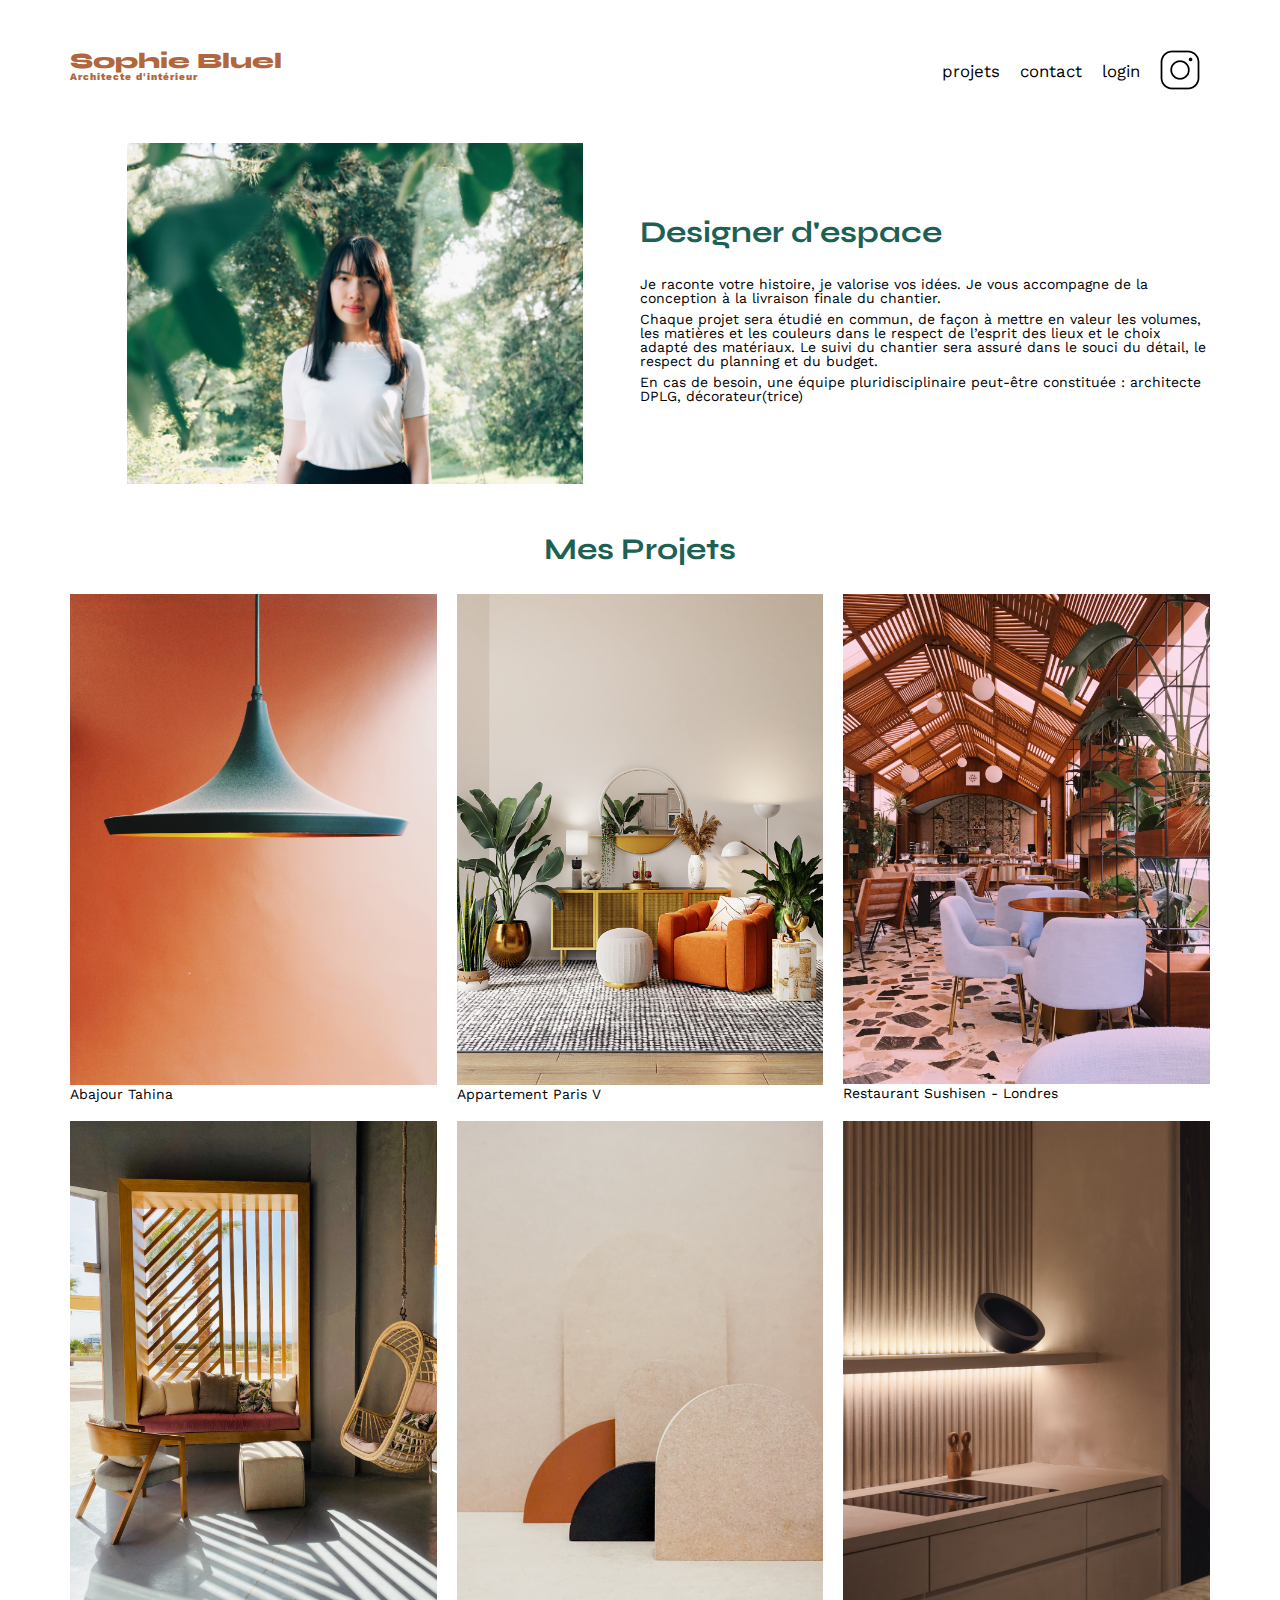
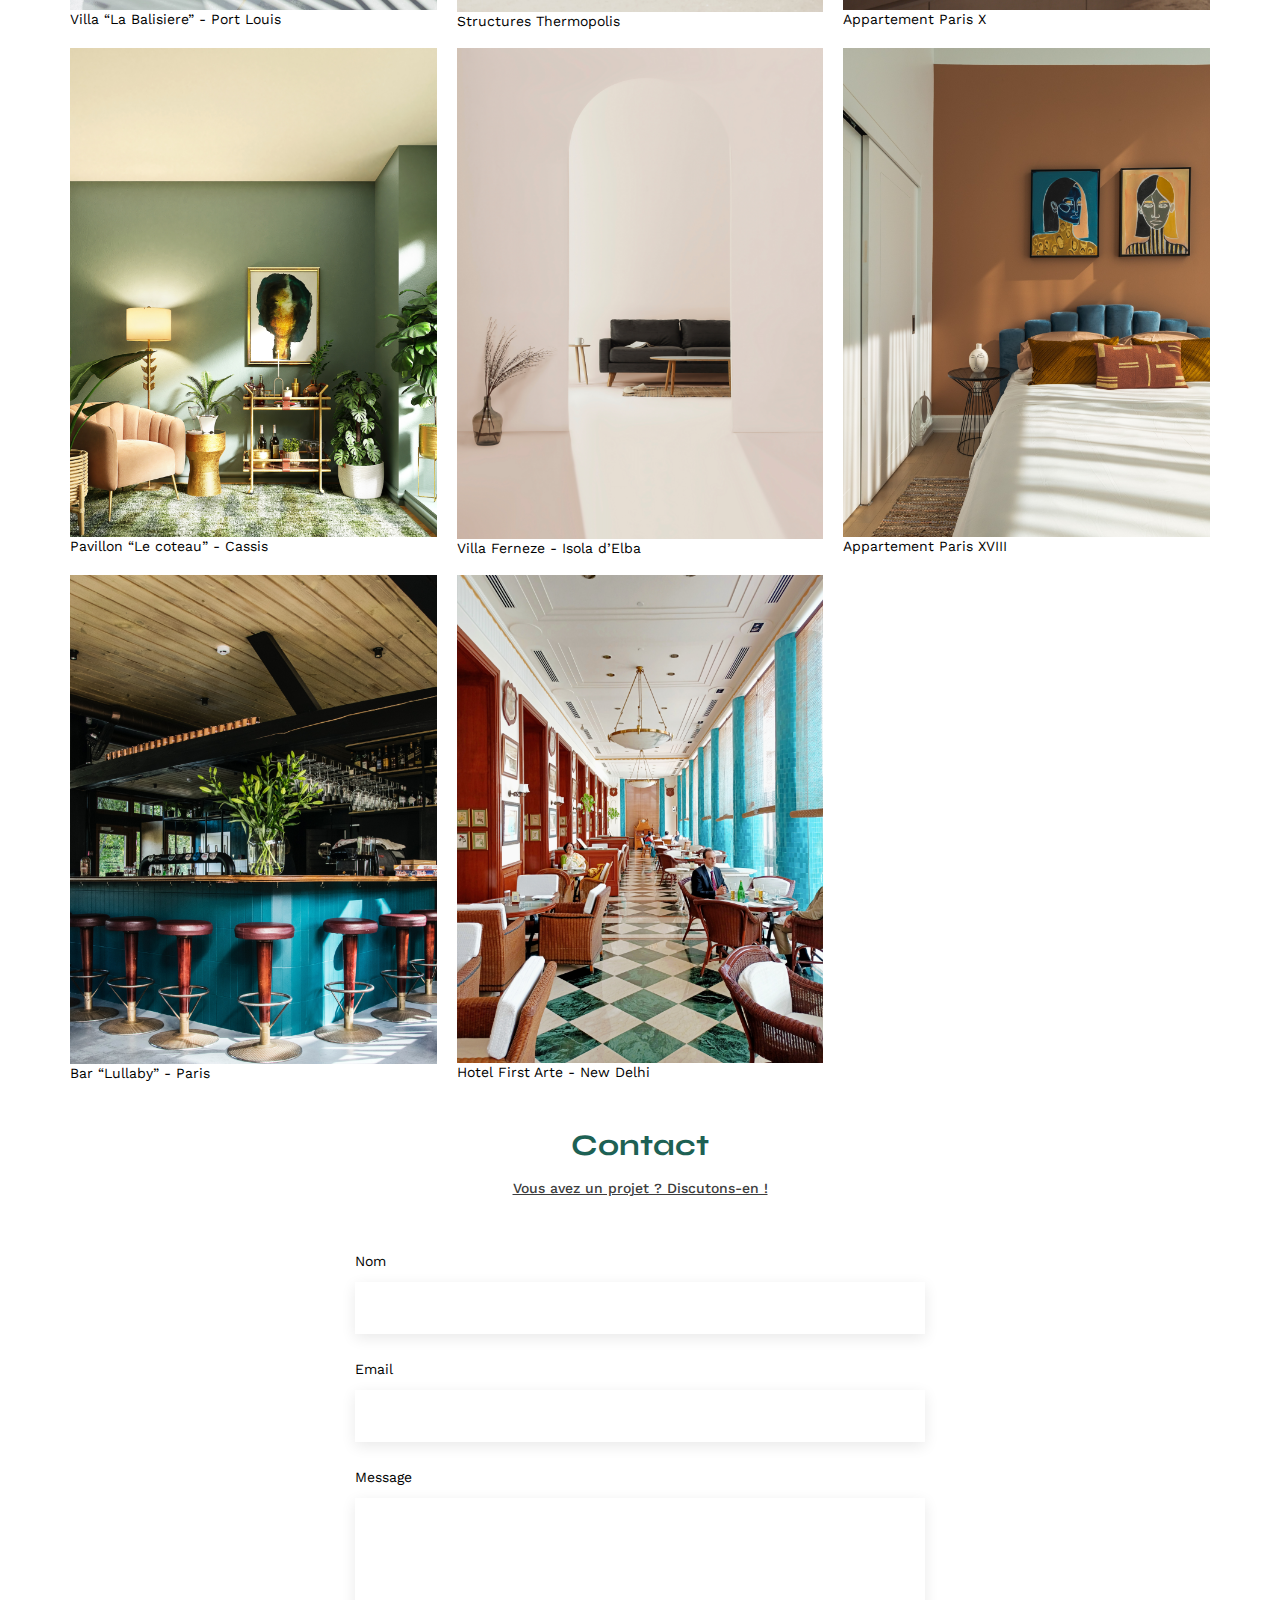
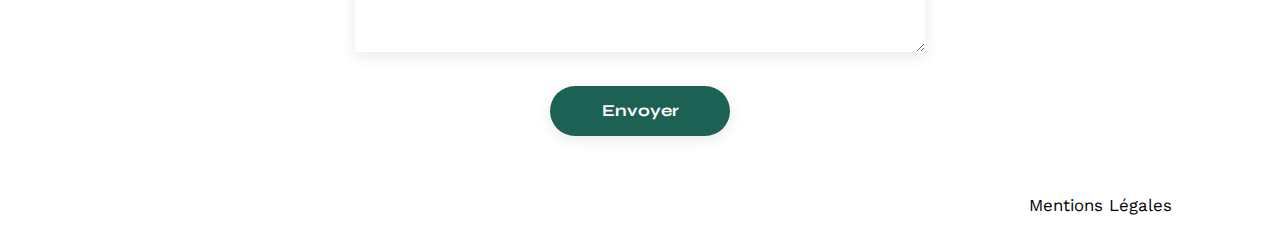
==== FrontEnd/index.html @ f04e5901 "page login" ====
<!DOCTYPE html>
<html lang="fr">
<head>
	<meta charset="UTF-8">
	<title>Sophie Bluel - Architecte d'intérieur</title>
	<meta name="viewport" content="width=device-width, initial-scale=1.0">
	<link rel="preconnect" href="https://fonts.googleapis.com">
	<link rel="preconnect" href="https://fonts.gstatic.com" crossorigin>
	<link href="https://fonts.googleapis.com/css2?family=Syne:wght@700;800&family=Work+Sans&display=swap" rel="stylesheet">
	<meta name="description" content="">
	<link rel="stylesheet" href="./assets/style.css">
</head>
<body>
<header>
	<h1>Sophie Bluel <span>Architecte d'intérieur</span></h1>
	<nav>
		<ul>
			<li>projets</li>
			<li>contact</li>
			<li><a href="login.html">login</a></li>
			<li><img src="./assets/icons/instagram.png" alt="Instagram"></li>
		</ul>
	</nav>
</header>
<main>
	<section id="introduction">
		<figure>
			<img src="./assets/images/sophie-bluel.png" alt="">
		</figure>
		<article>
			<h2>Designer d'espace</h2>
			<p>Je raconte votre histoire, je valorise vos idées. Je vous accompagne de la conception à la livraison finale du chantier.</p>
			<p>Chaque projet sera étudié en commun, de façon à mettre en valeur les volumes, les matières et les couleurs dans le respect de l’esprit des lieux et le choix adapté des matériaux. Le suivi du chantier sera assuré dans le souci du détail, le respect du planning et du budget.</p>
			<p>En cas de besoin, une équipe pluridisciplinaire peut-être constituée : architecte DPLG, décorateur(trice)</p>
		</article>
	</section>
	<section id="portfolio">
		<h2>Mes Projets</h2>
		<div class="gallery">
			<figure>
				<img src="assets/images/abajour-tahina.png" alt="Abajour Tahina">
				<figcaption>Abajour Tahina</figcaption>
			</figure>
			<figure>
				<img src="assets/images/appartement-paris-v.png" alt="Appartement Paris V">
				<figcaption>Appartement Paris V</figcaption>
			</figure>
			<figure>
				<img src="assets/images/restaurant-sushisen-londres.png" alt="Restaurant Sushisen - Londres">
				<figcaption>Restaurant Sushisen - Londres</figcaption>
			</figure>
			<figure>
				<img src="assets/images/la-balisiere.png" alt="Villa “La Balisiere” - Port Louis">
				<figcaption>Villa “La Balisiere” - Port Louis</figcaption>
			</figure>
			<figure>
				<img src="assets/images/structures-thermopolis.png" alt="Structures Thermopolis">
				<figcaption>Structures Thermopolis</figcaption>
			</figure>
			<figure>
				<img src="assets/images/appartement-paris-x.png" alt="Appartement Paris X">
				<figcaption>Appartement Paris X</figcaption>
			</figure>
			<figure>
				<img src="assets/images/le-coteau-cassis.png" alt="Pavillon “Le coteau” - Cassis">
				<figcaption>Pavillon “Le coteau” - Cassis</figcaption>
			</figure>
			<figure>
				<img src="assets/images/villa-ferneze.png" alt="Villa Ferneze - Isola d’Elba">
				<figcaption>Villa Ferneze - Isola d’Elba</figcaption>
			</figure>
			<figure>
				<img src="assets/images/appartement-paris-xviii.png" alt="Appartement Paris XVIII">
				<figcaption>Appartement Paris XVIII</figcaption>
			</figure>
			<figure>
				<img src="assets/images/bar-lullaby-paris.png" alt="Bar “Lullaby” - Paris">
				<figcaption>Bar “Lullaby” - Paris</figcaption>
			</figure>
			<figure>
				<img src="assets/images/hotel-first-arte-new-delhi.png" alt="Hotel First Arte - New Delhi">
				<figcaption>Hotel First Arte - New Delhi</figcaption>
			</figure>
		</div>
	</section>
	<section id="contact">
		<h2>Contact</h2>
		<p>Vous avez un projet ? Discutons-en !</p>
		<form action="#" method="post">
			<label for="name">Nom</label>
			<input type="text" name="name" id="name">
			<label for="email">Email</label>
			<input type="email" name="email" id="email">
			<label for="message">Message</label>
			<textarea name="message" id="message" cols="30" rows="10"></textarea>
			<input type="submit" value="Envoyer">
		</form>
	</section>
</main>

<footer>
	<nav>
		<ul>
			<li>Mentions Légales</li>
		</ul>
	</nav>
</footer>
<script src="script.js"></script>
</body>
</html>
---- FrontEnd/assets/style.css ----
/* http://meyerweb.com/eric/tools/css/reset/
   v2.0 | 20110126
   License: none (public domain)
*/

html, body, div, span, applet, object, iframe,
h1, h2, h3, h4, h5, h6, p, blockquote, pre,
a, abbr, acronym, address, big, cite, code,
del, dfn, em, img, ins, kbd, q, s, samp,
small, strike, strong, sub, sup, tt, var,
b, u, i, center,
dl, dt, dd, ol, ul, li,
fieldset, form, label, legend,
table, caption, tbody, tfoot, thead, tr, th, td,
article, aside, canvas, details, embed,
figure, figcaption, footer, header, hgroup,
menu, nav, output, ruby, section, summary,
time, mark, audio, video {
	margin: 0;
	padding: 0;
	border: 0;
	font-size: 100%;
	font: inherit;
	vertical-align: baseline;
}
/* HTML5 display-role reset for older browsers */
article, aside, details, figcaption, figure,
footer, header, hgroup, menu, nav, section {
	display: block;
}
body {
	line-height: 1;
}
ol, ul {
	list-style: none;
}
a{
	text-decoration: none;
	color: black;
}

blockquote, q {
	quotes: none;
}
blockquote:before, blockquote:after,
q:before, q:after {
	content: '';
	content: none;
}
table {
	border-collapse: collapse;
	border-spacing: 0;
}
/** end reset css**/
body {
	max-width: 1140px;
	margin:auto;
	font-family: 'Work Sans' ;
	font-size: 14px;
}
header {
	display: flex;
	justify-content: space-between;
	margin: 50px 0
}
section {
	margin: 50px 0
}

h1{
	display: flex;
	flex-direction: column;
	font-family: 'Syne';
	font-size: 22px;
	font-weight: 800;
	color: #B1663C
}

h1 > span {
	font-family: 'Work Sans';
	font-size:10px;
	letter-spacing: 0.1em;
;
}

h2{
	font-family: 'Syne';
	font-weight: 700;
	font-size: 30px;
	color: #1D6154
}
nav ul {
	display: flex;
	align-items: center;
	list-style-type: none;

}
nav li {
	padding: 0 10px;
	font-size: 1.2em;
}

li:hover {
	color: #B1663C;
}
#introduction {
	display: flex;
	align-items: center;
}
#introduction figure {
	flex: 1
}
#introduction img {
	display: block;
	margin: auto;
	width: 80%;
}

#introduction article {
	flex: 1
}
#introduction h2 {
	margin-bottom: 1em;
}

#introduction p {
	margin-bottom: 0.5em;
}
#portfolio h2 {
	text-align: center;
	margin-bottom: 1em;
}
.gallery {
	width: 100%;
	display: grid;
	grid-template-columns: 1fr 1fr 1fr;
	grid-column-gap: 20px;
	grid-row-gap: 20px;
}

.gallery img {
	width: 100%;

}
#contact {
	width: 50%;
	margin: auto;
}
#contact > * {
	text-align: center;

}
#contact h2{
	margin-bottom: 20px;
}
#contact form {
	text-align: left;
	margin-top:30px;
	display: flex;
	flex-direction: column;
}

#contact input {
	height: 50px;
	font-size: 1.2em;
	border: none;
	box-shadow: 0px 4px 14px rgba(0, 0, 0, 0.09);
}
#contact label {
	margin: 2em 0 1em 0;
}
#contact textarea {
	border: none;
	box-shadow: 0px 4px 14px rgba(0, 0, 0, 0.09);
}
#contact p{
	color: #3D3D3D;
	font-family: Work Sans;
	font-size: 14px;
	font-style: normal;
	font-weight: 500;
	line-height: normal;
	text-decoration-line: underline;
	text-align: center;
}

input[type="submit"]{
	font-family: 'Syne';
	font-weight: 700;
	color: white;
	background-color: #1D6154;
	margin : 2em auto ;
	width: 180px;
	text-align: center;
	border-radius: 60px ;
}

footer nav ul {
	display: flex;
	justify-content: flex-end;
	margin: 2em;
}
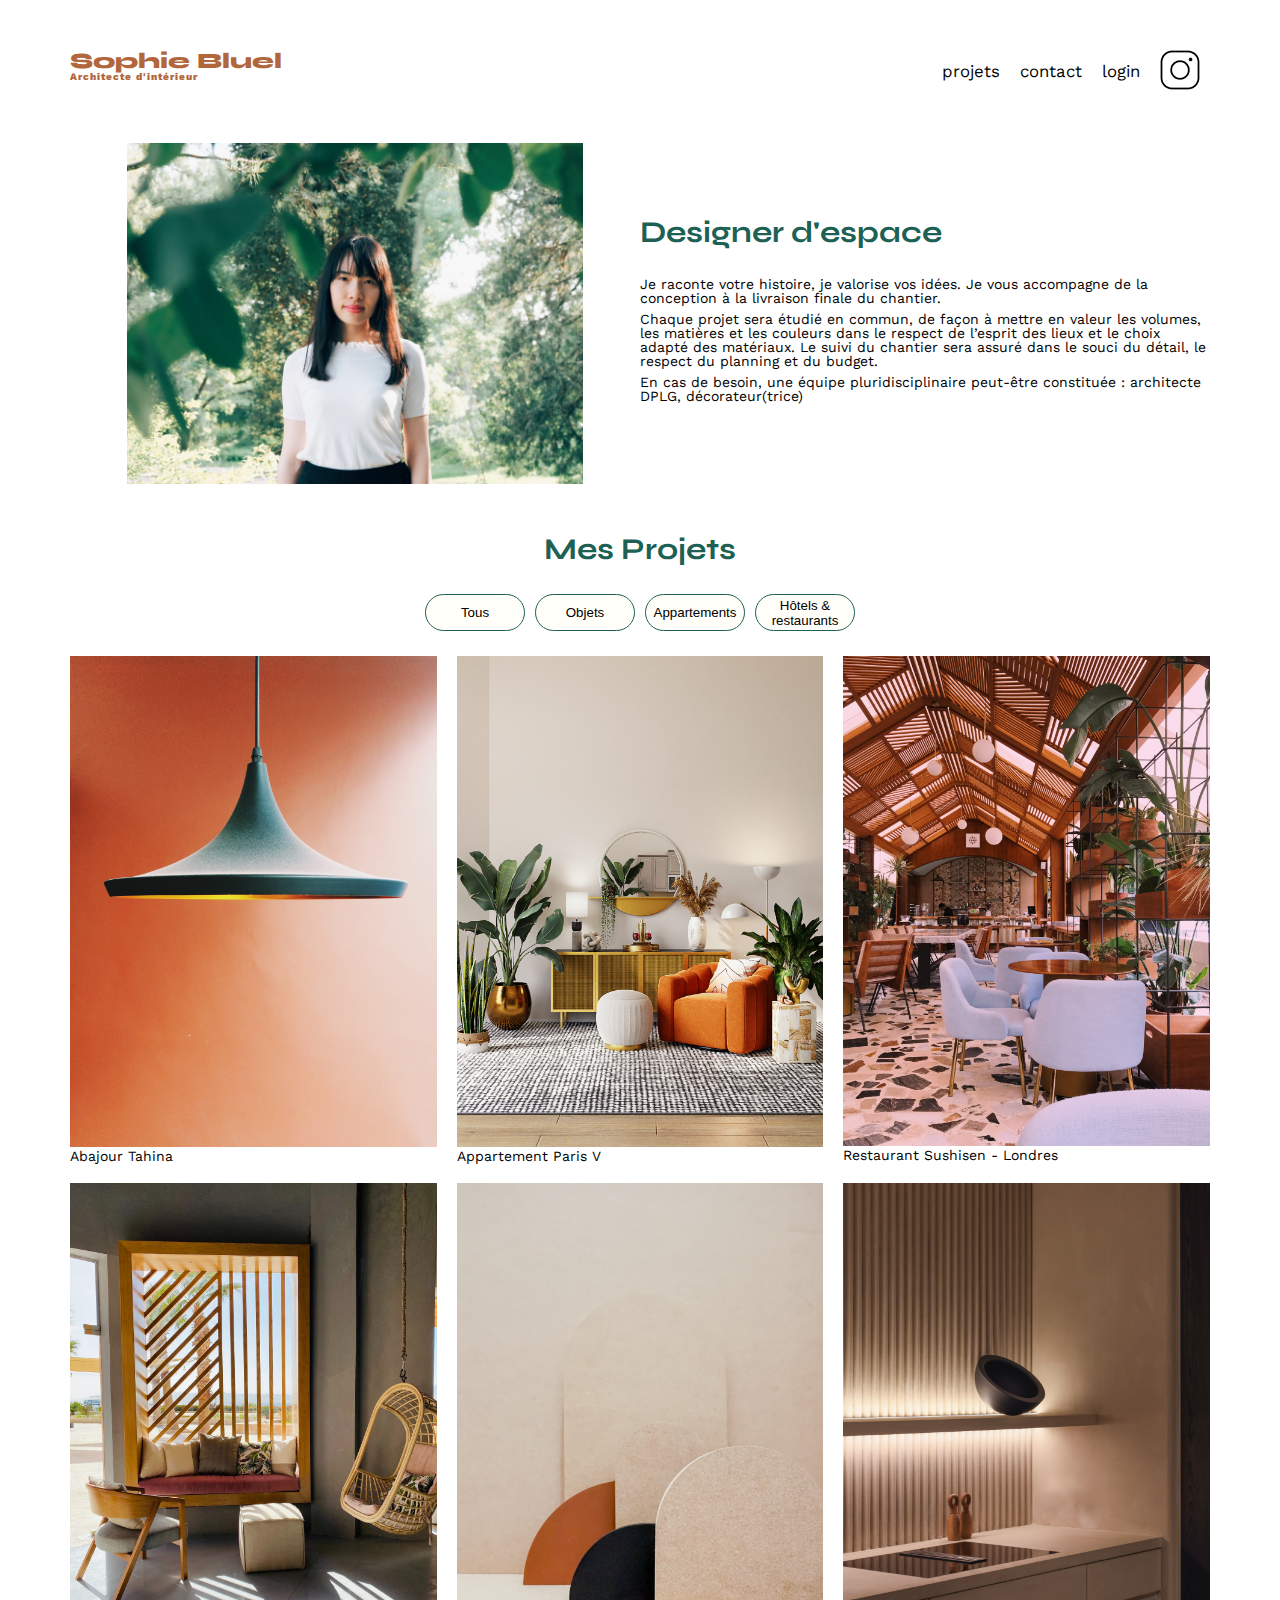
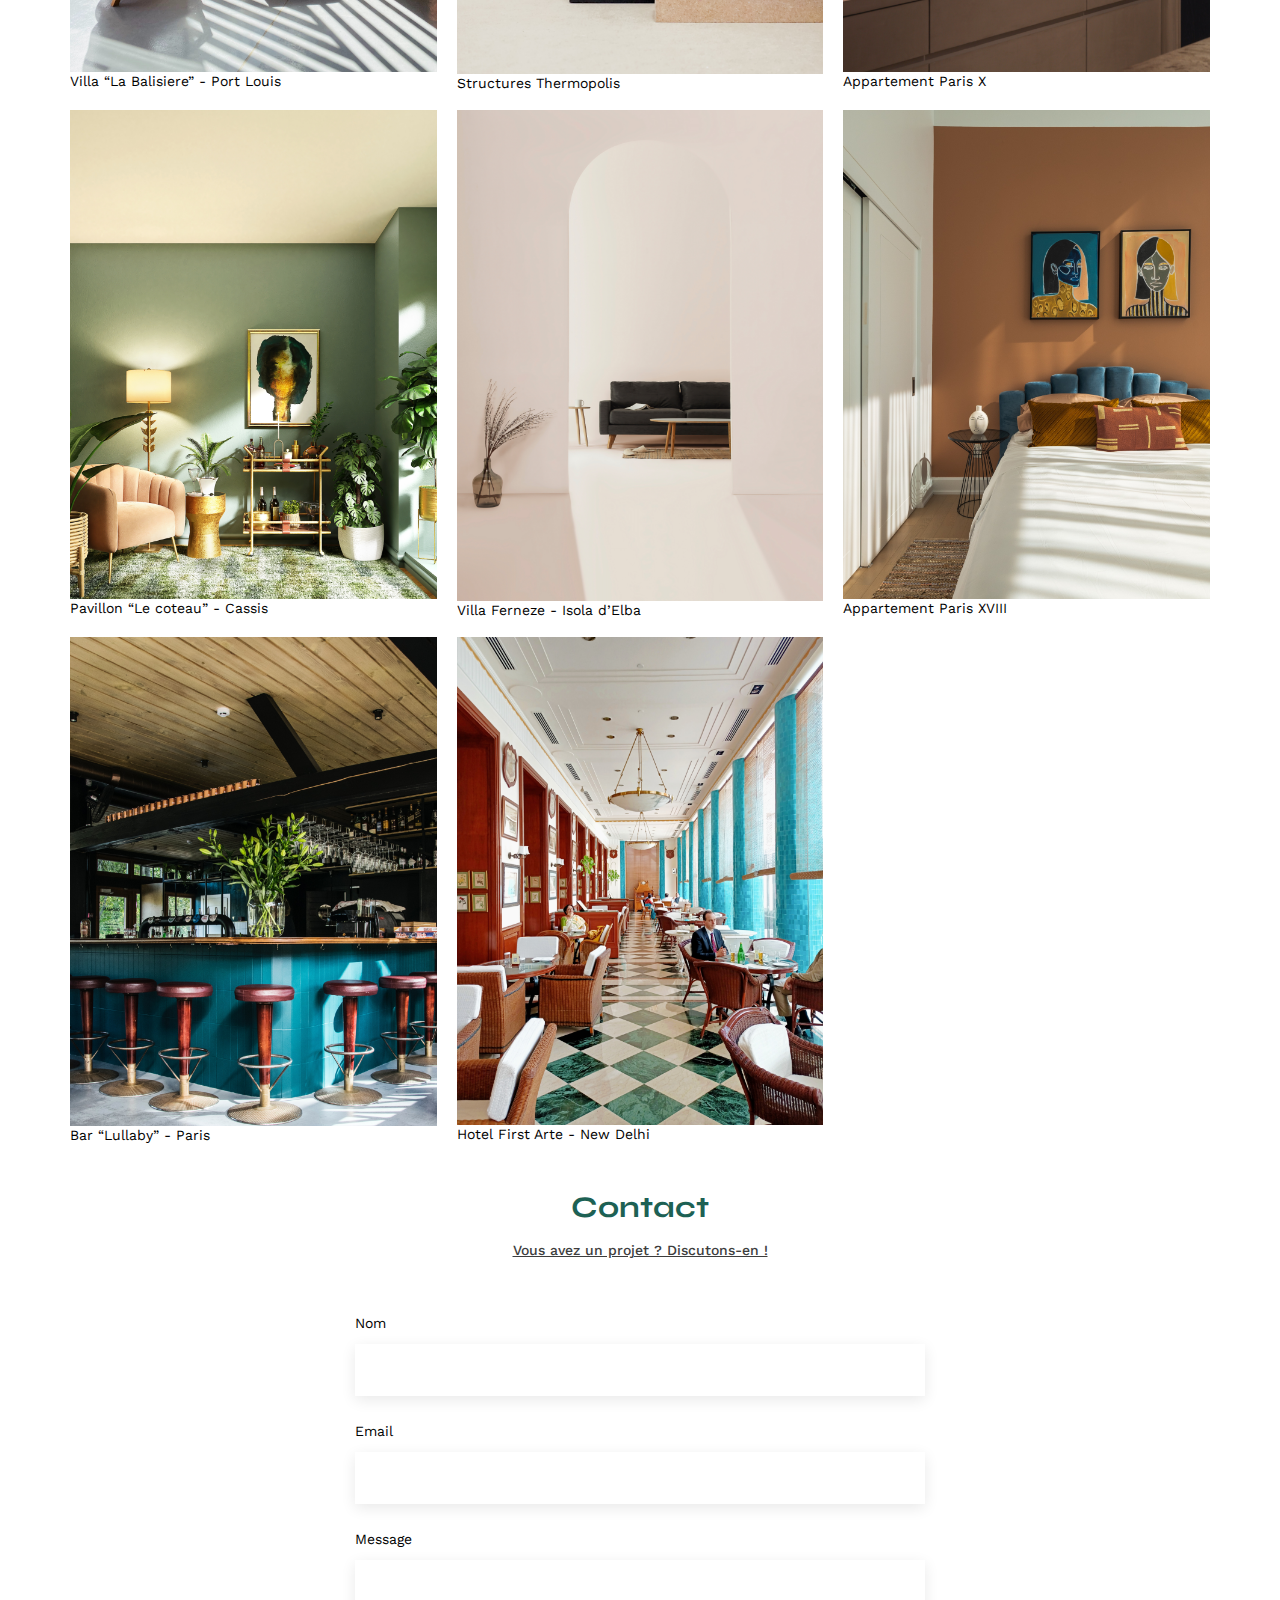
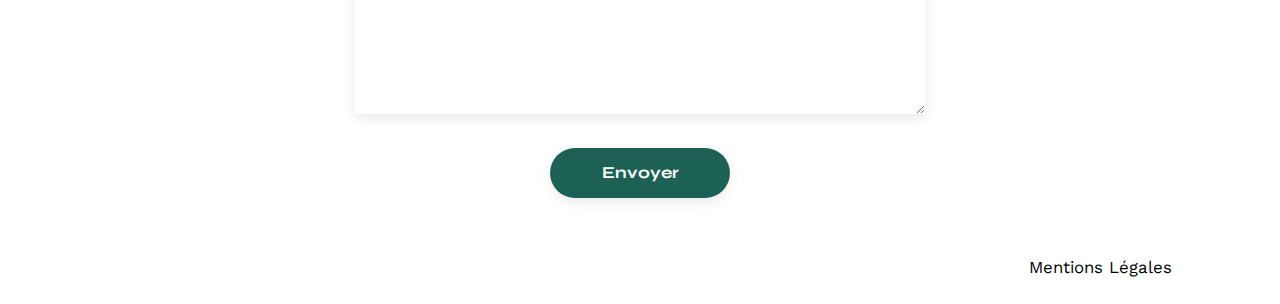
==== commit 806acf44: "btn-filtres-html" ====
--- a/FrontEnd/index.html
+++ b/FrontEnd/index.html
@@ -36,6 +36,12 @@
 	</section>
 	<section id="portfolio">
 		<h2>Mes Projets</h2>
+		<div class="filtres">
+			<button class="btn-tous">Tous</button>
+			<button class="btn-objets">Objets</button>
+			<button class="btn-app">Appartements</button>
+			<button class="btn-hotels">Hôtels & restaurants</button>
+		</div>
 		<div class="gallery">
 			<figure>
 				<img src="assets/images/abajour-tahina.png" alt="Abajour Tahina">
--- a/FrontEnd/assets/style.css
+++ b/FrontEnd/assets/style.css
@@ -200,3 +200,26 @@
 	justify-content: flex-end;
 	margin: 2em;
 }
+
+/*buttons de filtres*/
+.filtres{
+	color: #1D6154;
+	text-align: center;
+	font-family: Syne;
+	font-size: 16px;
+	font-style: normal;
+	font-weight: 700;
+	line-height: normal;
+	display: flex;
+	gap: 10px;
+	justify-content: center;
+	padding-bottom: 25px;
+}
+.filtres button{
+	border-radius: 60px;
+	border: 1px solid #1D6154;
+	width: 100px;
+	height: 37px;
+	background: #FFFEF8;
+
+}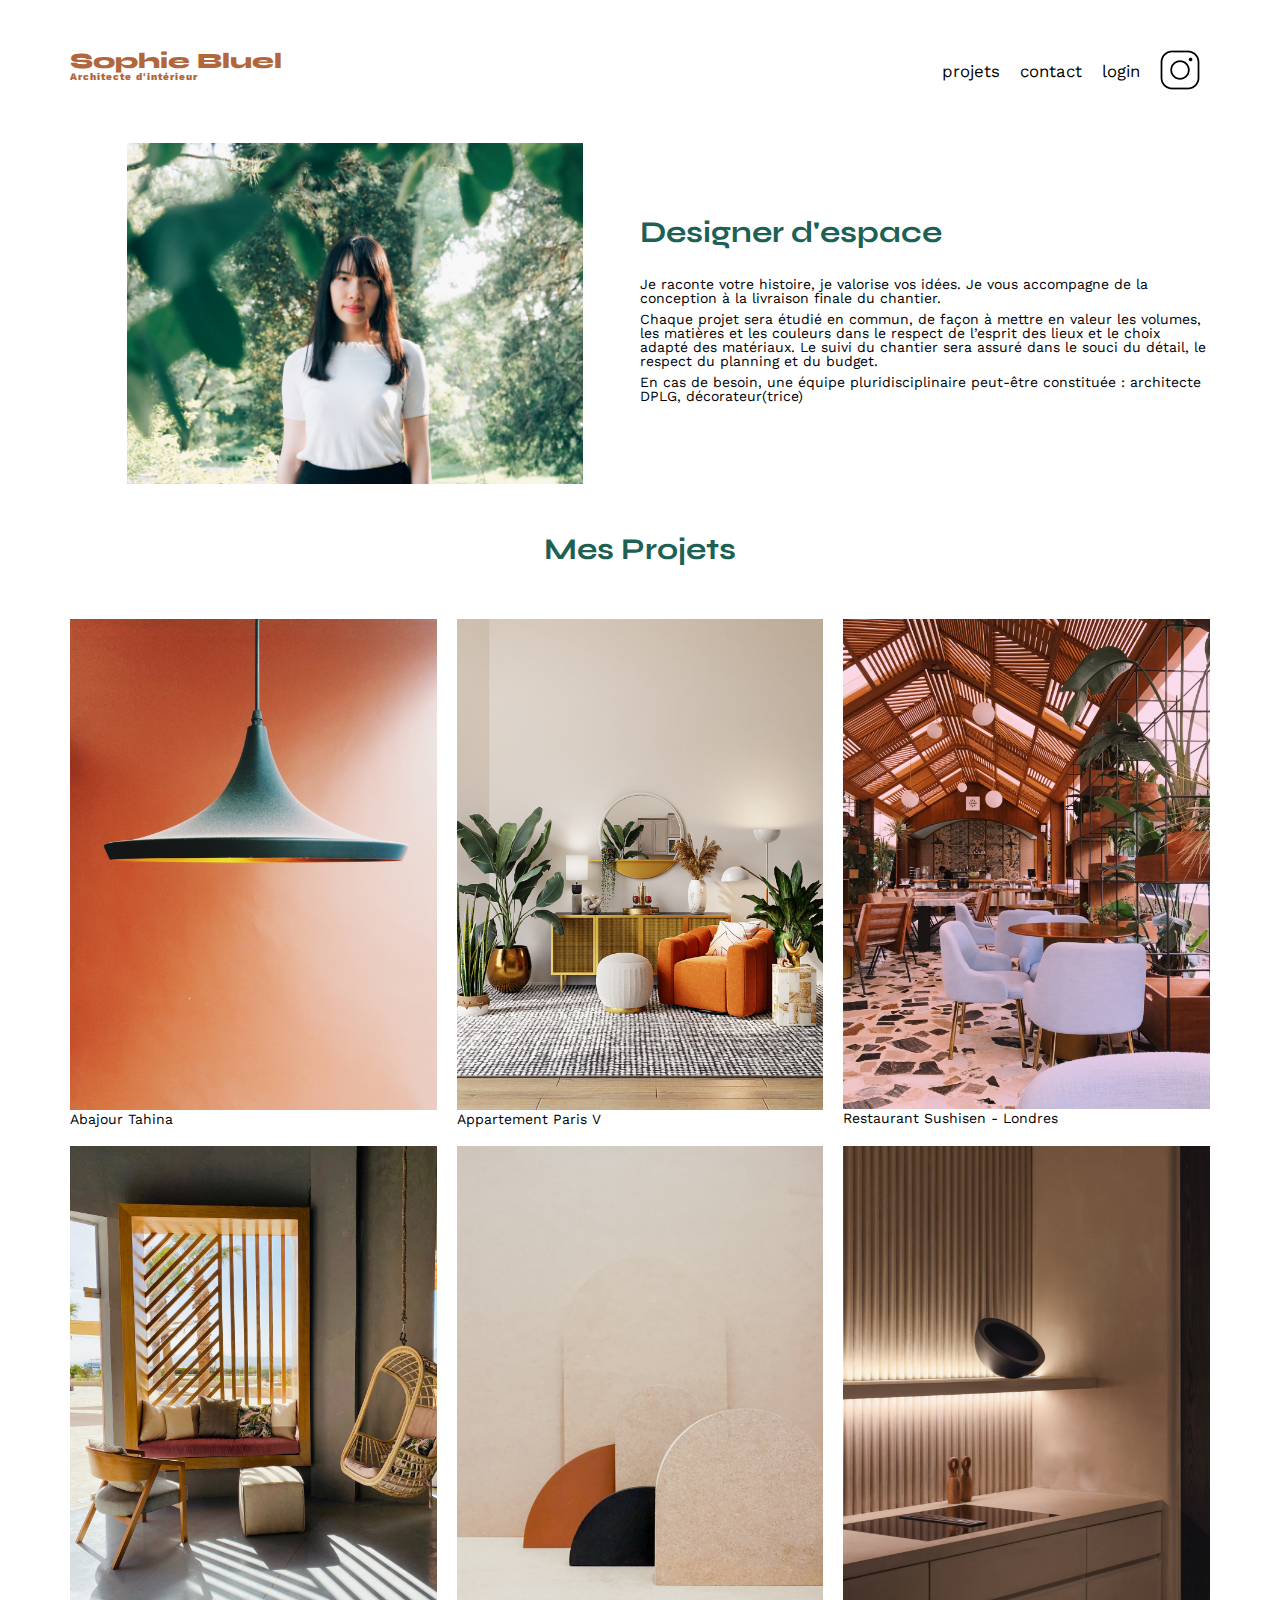
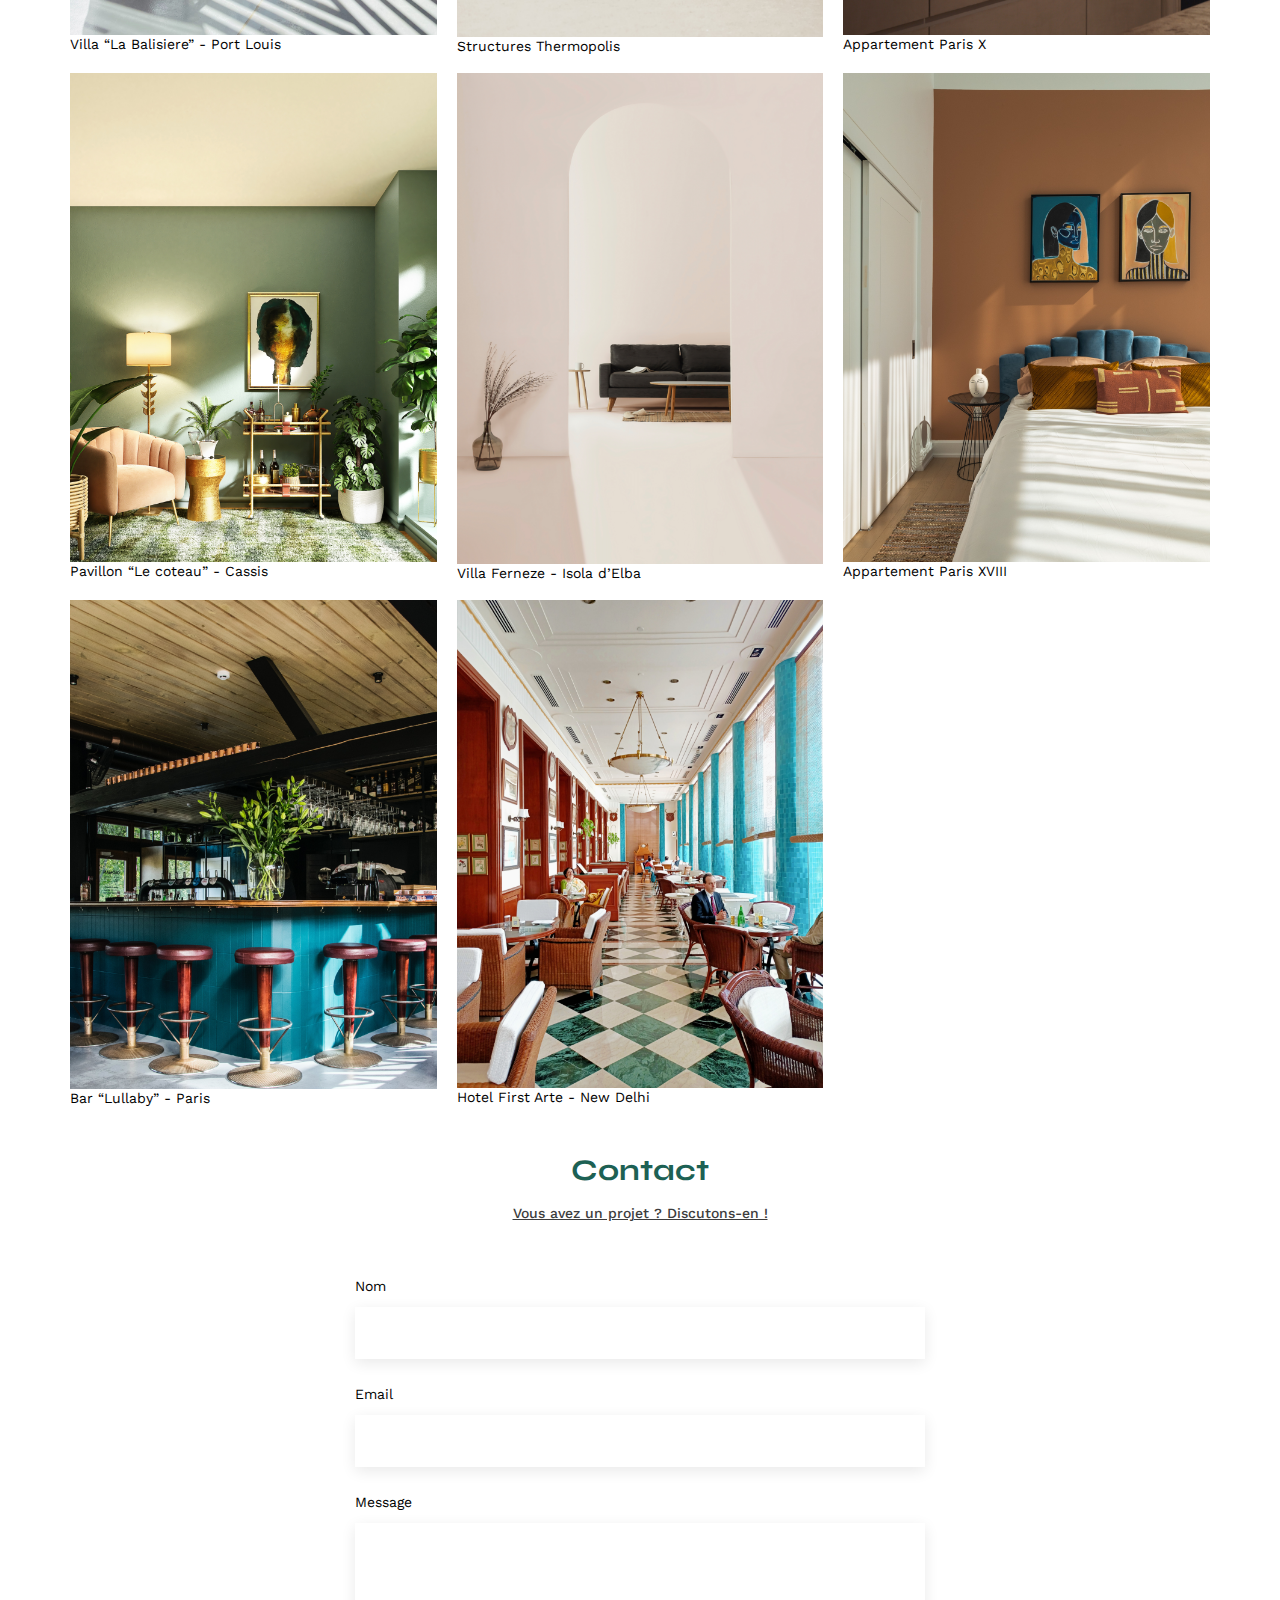
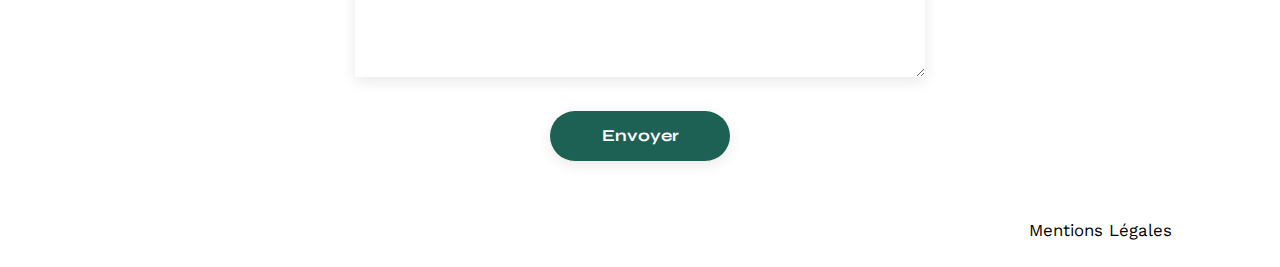
==== commit cddfd3b6: "ajout-btn-filtres-js" ====
--- a/FrontEnd/index.html
+++ b/FrontEnd/index.html
@@ -37,10 +37,7 @@
 	<section id="portfolio">
 		<h2>Mes Projets</h2>
 		<div class="filtres">
-			<button class="btn-tous">Tous</button>
-			<button class="btn-objets">Objets</button>
-			<button class="btn-app">Appartements</button>
-			<button class="btn-hotels">Hôtels & restaurants</button>
+			
 		</div>
 		<div class="gallery">
 			<figure>
